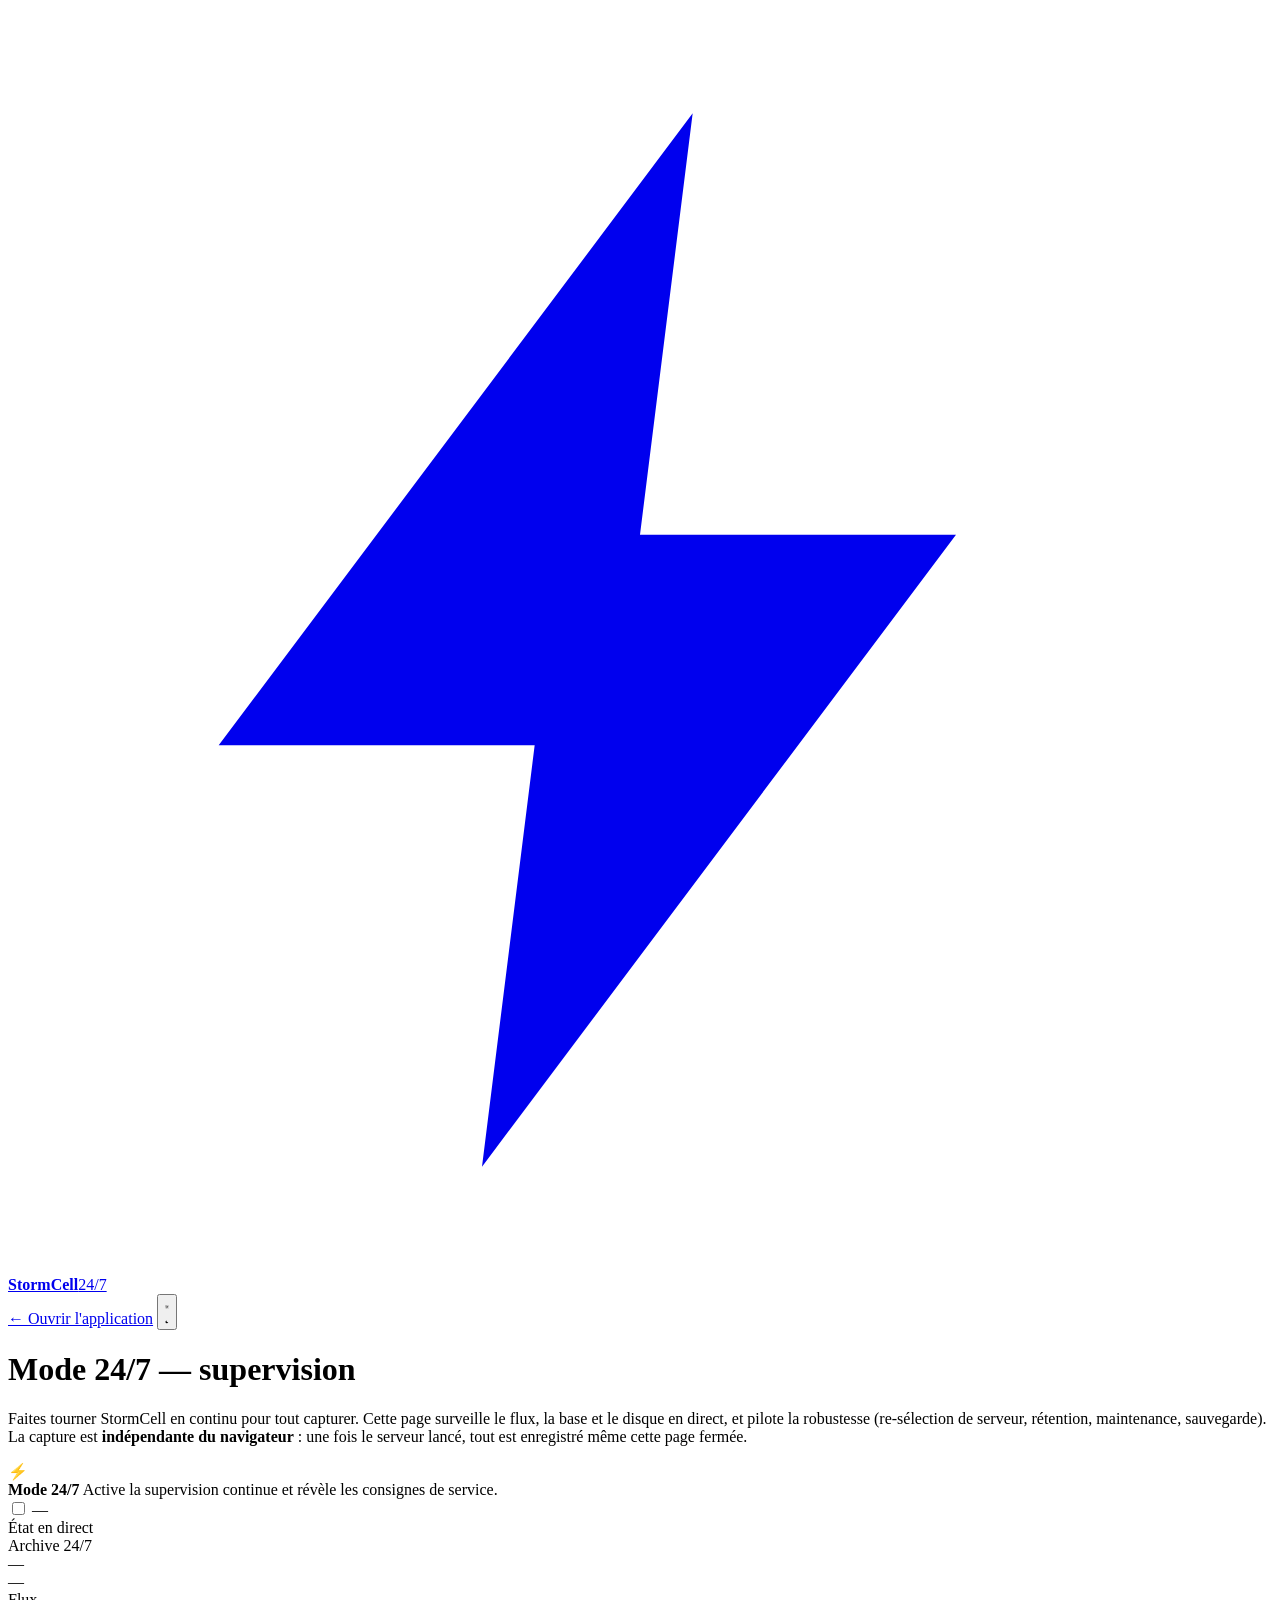
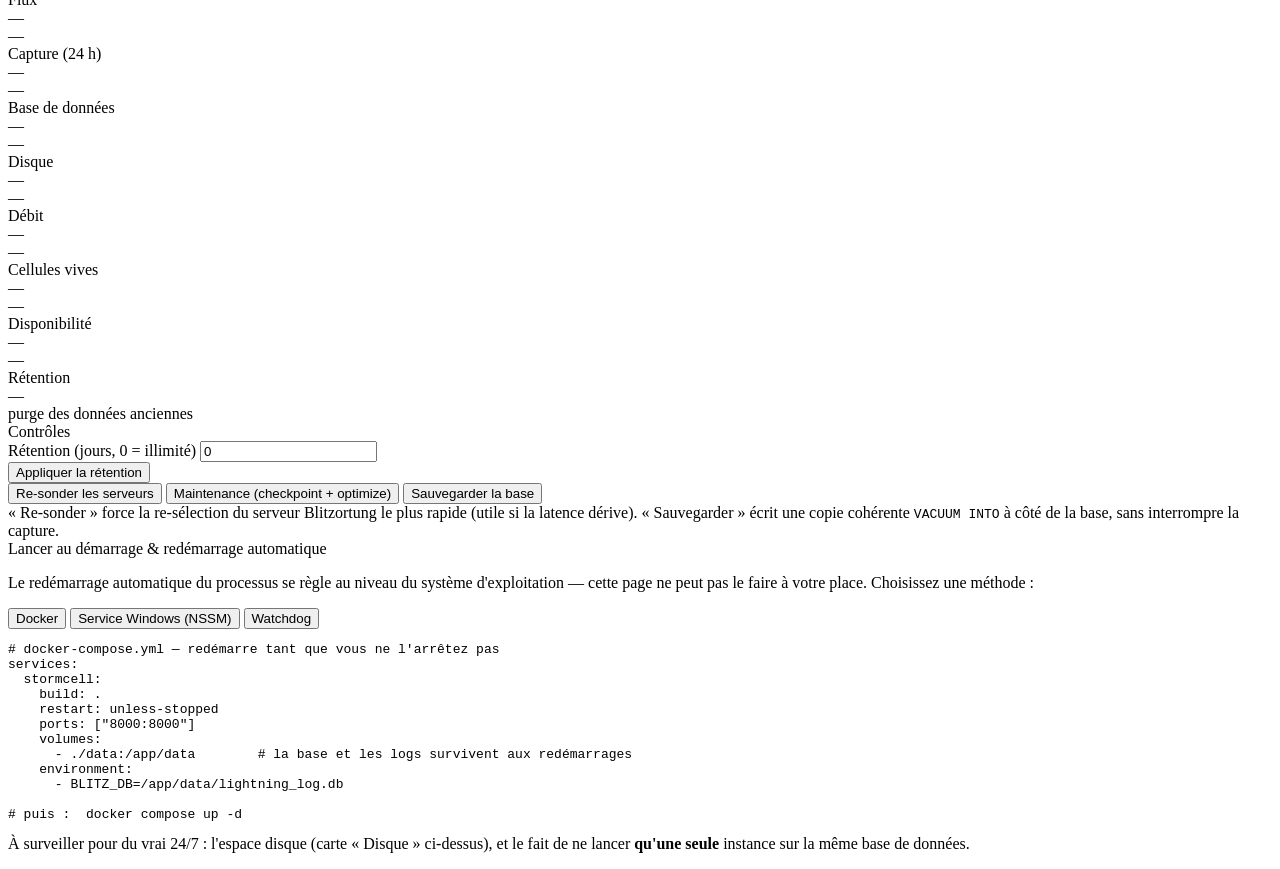
==== src/blitz/web/ops.html @ dceaf197 "feat: mode 24/7 — archive dédiée séparée + UX d'enregistrement - Base d'archive dédiée (24-7/archive" ====
<!DOCTYPE html>
<html lang="fr">
<head>
<meta charset="utf-8">
<title>Mode 24/7 — StormCell</title>
<meta name="viewport" content="width=device-width, initial-scale=1">
<script>
  (function () {
    try { var t = localStorage.getItem("sc-theme");
      if (t === "light" || t === "dark") document.documentElement.dataset.theme = t; } catch (e) {}
  })();
</script>
<link rel="stylesheet" href="/static/style.css">
<link rel="stylesheet" href="/static/ops.css">
<script defer src="/static/ops.js"></script>
</head>
<body>

<div class="ops-top">
  <a class="brand" href="/">
    <span class="brand-mark"><svg viewBox="0 0 24 24" fill="currentColor"><path d="M13 2L4 14h6l-1 8 9-12h-6l1-8z"/></svg></span>
    <b>StormCell</b><span class="tag">24/7</span>
  </a>
  <div class="spacer"></div>
  <a class="back" href="/">← Ouvrir l'application</a>
  <button id="theme-toggle" class="ctrl-btn" title="Thème clair / sombre" aria-label="Basculer le thème">
    <svg class="ic theme-ic-sun" viewBox="0 0 24 24" fill="none" stroke="currentColor" stroke-width="2" stroke-linecap="round"><circle cx="12" cy="12" r="4.5"/><path d="M12 1.5v3M12 19.5v3M4.2 4.2l2.1 2.1M17.7 17.7l2.1 2.1M1.5 12h3M19.5 12h3M4.2 19.8l2.1-2.1M17.7 6.3l2.1-2.1"/></svg>
    <svg class="ic theme-ic-moon" viewBox="0 0 24 24" fill="currentColor"><path d="M21 12.8A9 9 0 1 1 11.2 3a7 7 0 0 0 9.8 9.8z"/></svg>
  </button>
</div>

<div class="ops-wrap">
  <div class="ops-hero">
    <h1>Mode 24/7 — supervision</h1>
    <p>Faites tourner StormCell en continu pour tout capturer. Cette page surveille le flux, la
      base et le disque en direct, et pilote la robustesse (re-sélection de serveur, rétention,
      maintenance, sauvegarde). La capture est <b>indépendante du navigateur</b> : une fois le
      serveur lancé, tout est enregistré même cette page fermée.</p>
  </div>

  <!-- interrupteur maître -->
  <div class="master" id="master">
    <div class="m-ic">⚡</div>
    <div class="m-tx">
      <b>Mode 24/7</b>
      <span id="master-sub">Active la supervision continue et révèle les consignes de service.</span>
    </div>
    <label class="switch">
      <input type="checkbox" id="mode-toggle">
      <span class="track"></span>
      <span class="lab" id="mode-lab">—</span>
    </label>
  </div>

  <!-- bannière d'enregistrement (visible seulement en mode 24/7) -->
  <div class="rec-banner" id="rec-banner" hidden>
    <span class="rec-dot"></span>
    <div class="rec-tx">
      <b>Enregistrement 24/7 actif</b>
      <span id="rec-sub">archivage dans une base dédiée…</span>
    </div>
    <span class="rec-count mono" id="rec-count">—</span>
  </div>

  <!-- santé -->
  <div class="ops-sec-t">État en direct</div>
  <div class="ops-grid">
    <div class="ops-card archive-card" id="card-archive">
      <div class="lbl"><span class="rec-dot sm" id="arch-dot"></span> Archive 24/7</div>
      <div class="val" id="c-arch">—</div>
      <div class="sub" id="c-arch-sub">—</div>
    </div>
    <div class="ops-card">
      <div class="lbl"><span class="dot" id="flux-dot"></span> Flux</div>
      <div class="val" id="c-flux">—</div>
      <div class="sub" id="c-flux-sub">—</div>
    </div>
    <div class="ops-card">
      <div class="lbl">Capture (24 h)</div>
      <div class="val" id="c-cap24">—</div>
      <div class="sub" id="c-captot">—</div>
    </div>
    <div class="ops-card">
      <div class="lbl">Base de données</div>
      <div class="val" id="c-db">—</div>
      <div class="sub" id="c-wal">—</div>
    </div>
    <div class="ops-card">
      <div class="lbl">Disque</div>
      <div class="val" id="c-disk">—</div>
      <div class="bar"><i id="disk-bar"></i></div>
      <div class="sub" id="c-disk-sub">—</div>
    </div>
    <div class="ops-card">
      <div class="lbl">Débit</div>
      <div class="val" id="c-rate">—</div>
      <div class="sub" id="c-rate-sub">—</div>
    </div>
    <div class="ops-card">
      <div class="lbl">Cellules vives</div>
      <div class="val" id="c-cells">—</div>
      <div class="sub" id="c-calc">—</div>
    </div>
    <div class="ops-card">
      <div class="lbl">Disponibilité</div>
      <div class="val" id="c-uptime">—</div>
      <div class="sub" id="c-run">—</div>
    </div>
    <div class="ops-card">
      <div class="lbl">Rétention</div>
      <div class="val" id="c-ret">—</div>
      <div class="sub">purge des données anciennes</div>
    </div>
  </div>

  <!-- contrôles -->
  <div class="ops-sec-t">Contrôles</div>
  <div class="ops-controls">
    <div class="ops-row">
      <div class="field">
        <label>Rétention (jours, 0 = illimité)</label>
        <input type="number" id="ret-days" min="0" step="1" value="0">
      </div>
      <button class="btn" id="btn-ret">Appliquer la rétention</button>
    </div>
    <div class="ops-actions">
      <button class="btn ghost" id="btn-reprobe">Re-sonder les serveurs</button>
      <button class="btn ghost" id="btn-maintain">Maintenance (checkpoint + optimize)</button>
      <button class="btn ghost" id="btn-backup">Sauvegarder la base</button>
    </div>
    <div class="ops-note">
      « Re-sonder » force la re-sélection du serveur Blitzortung le plus rapide (utile si la latence
      dérive). « Sauvegarder » écrit une copie cohérente <code>VACUUM INTO</code> à côté de la base,
      sans interrompre la capture.
    </div>
    <div class="ops-result" id="ops-result"></div>
  </div>

  <!-- supervision OS -->
  <div class="ops-sec-t">Lancer au démarrage &amp; redémarrage automatique</div>
  <div class="ops-controls ops-superv">
    <p>Le redémarrage automatique du processus se règle au niveau du système d'exploitation —
      cette page ne peut pas le faire à votre place. Choisissez une méthode :</p>
    <div class="tabs2">
      <button class="active" data-sup="docker">Docker</button>
      <button data-sup="nssm">Service Windows (NSSM)</button>
      <button data-sup="watchdog">Watchdog</button>
    </div>
    <pre class="ops-pre" id="sup-docker"><span class="c"># docker-compose.yml — redémarre tant que vous ne l'arrêtez pas</span>
services:
  stormcell:
    build: .
    restart: unless-stopped
    ports: ["8000:8000"]
    volumes:
      - ./data:/app/data        <span class="c"># la base et les logs survivent aux redémarrages</span>
    environment:
      - BLITZ_DB=/app/data/lightning_log.db

<span class="c"># puis :</span>  docker compose up -d</pre>
    <pre class="ops-pre" id="sup-nssm" style="display:none"><span class="c"># NSSM — installe StormCell comme service Windows (auto-restart + démarrage au boot)</span>
nssm install StormCell "C:\chemin\.venv\Scripts\python.exe" "-m blitz web"
nssm set StormCell AppDirectory "Z:\Projets\StormCell"
nssm set StormCell AppExit Default Restart
nssm set StormCell Start SERVICE_AUTO_START
nssm start StormCell</pre>
    <pre class="ops-pre" id="sup-watchdog" style="display:none"><span class="c"># Watchdog — relance si le flux est mort depuis &gt; 5 min (PowerShell, tâche planifiée /5 min)</span>
$s = Invoke-RestMethod http://127.0.0.1:8000/api/ops/status
$age = (Get-Date -UFormat %s) - $s.last_message_at
if ($age -gt 300) {
  Restart-Service StormCell        <span class="c"># ou: docker compose restart stormcell</span>
}</pre>
    <p class="ops-note" style="margin-top:0">À surveiller pour du vrai 24/7 : l'espace disque
      (carte « Disque » ci-dessus), et le fait de ne lancer <b>qu'une seule</b> instance sur la même
      base de données.</p>
  </div>
</div>

</body>
</html>
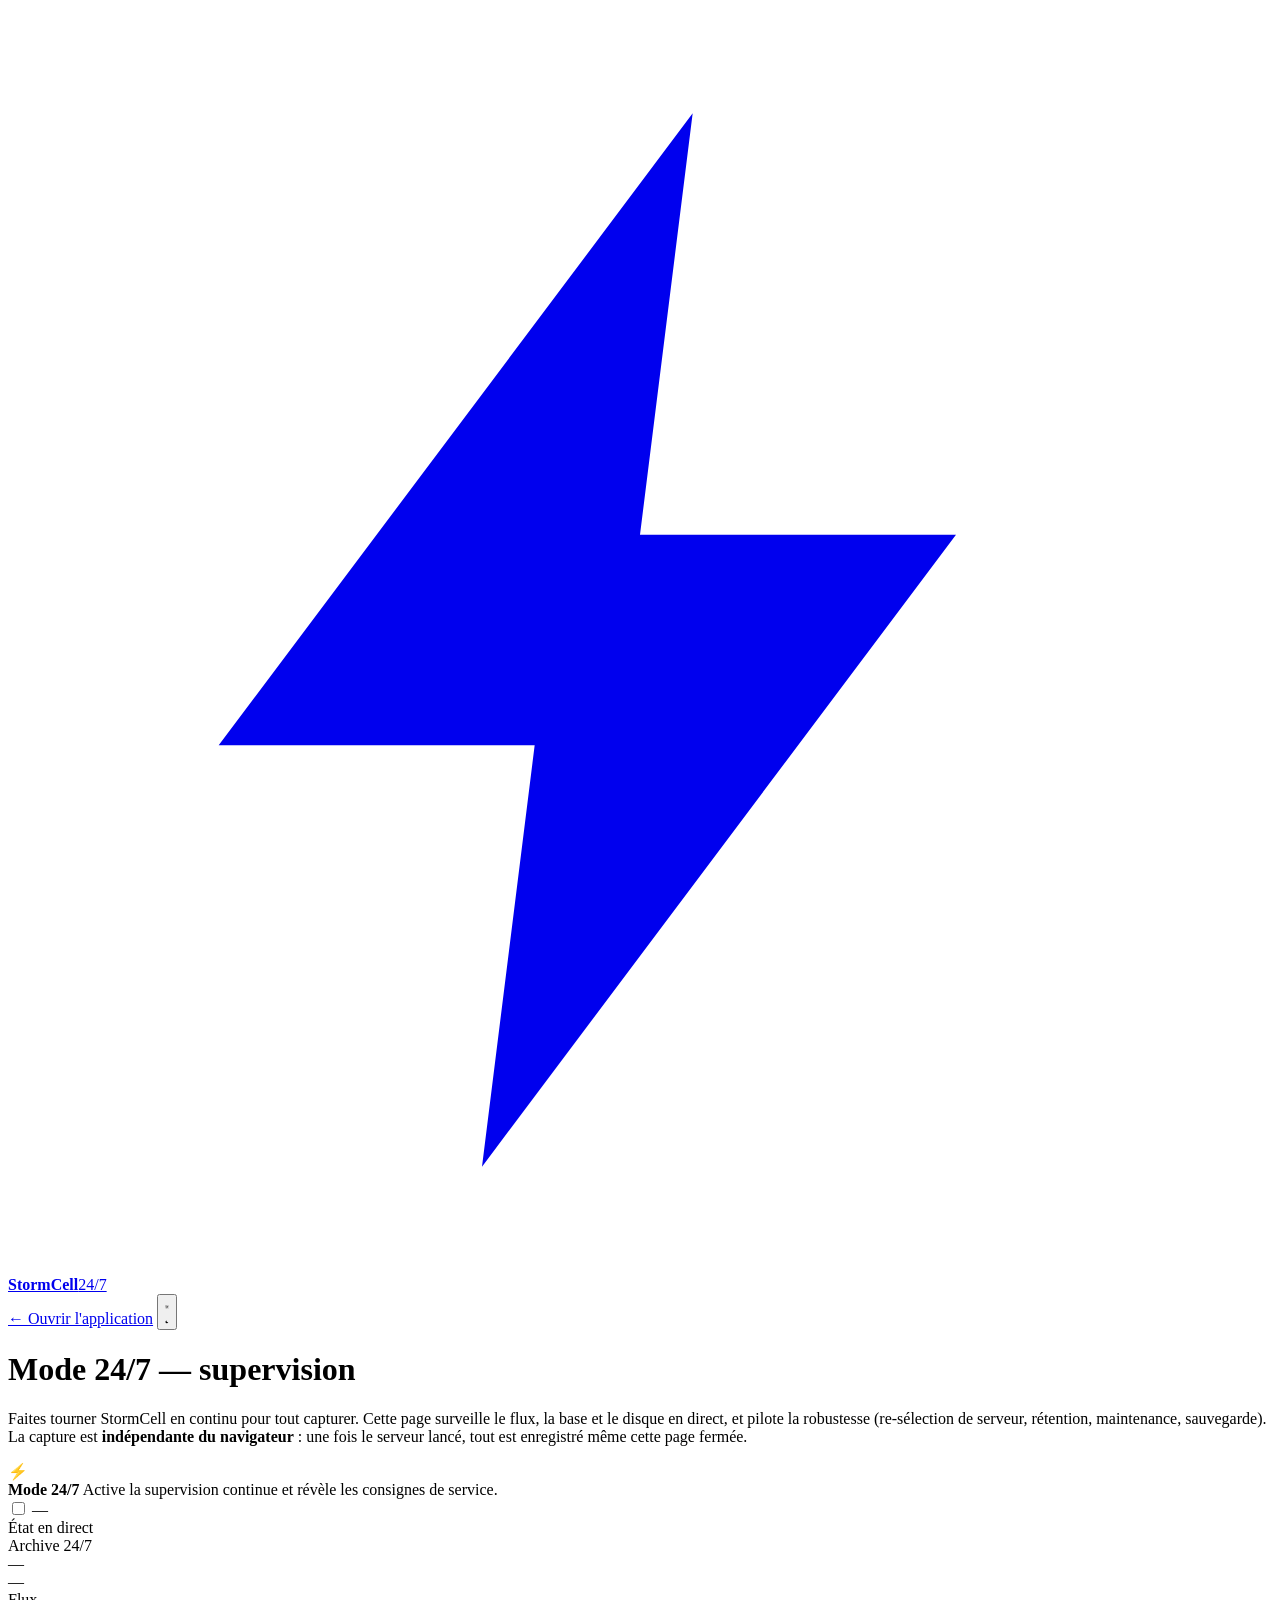
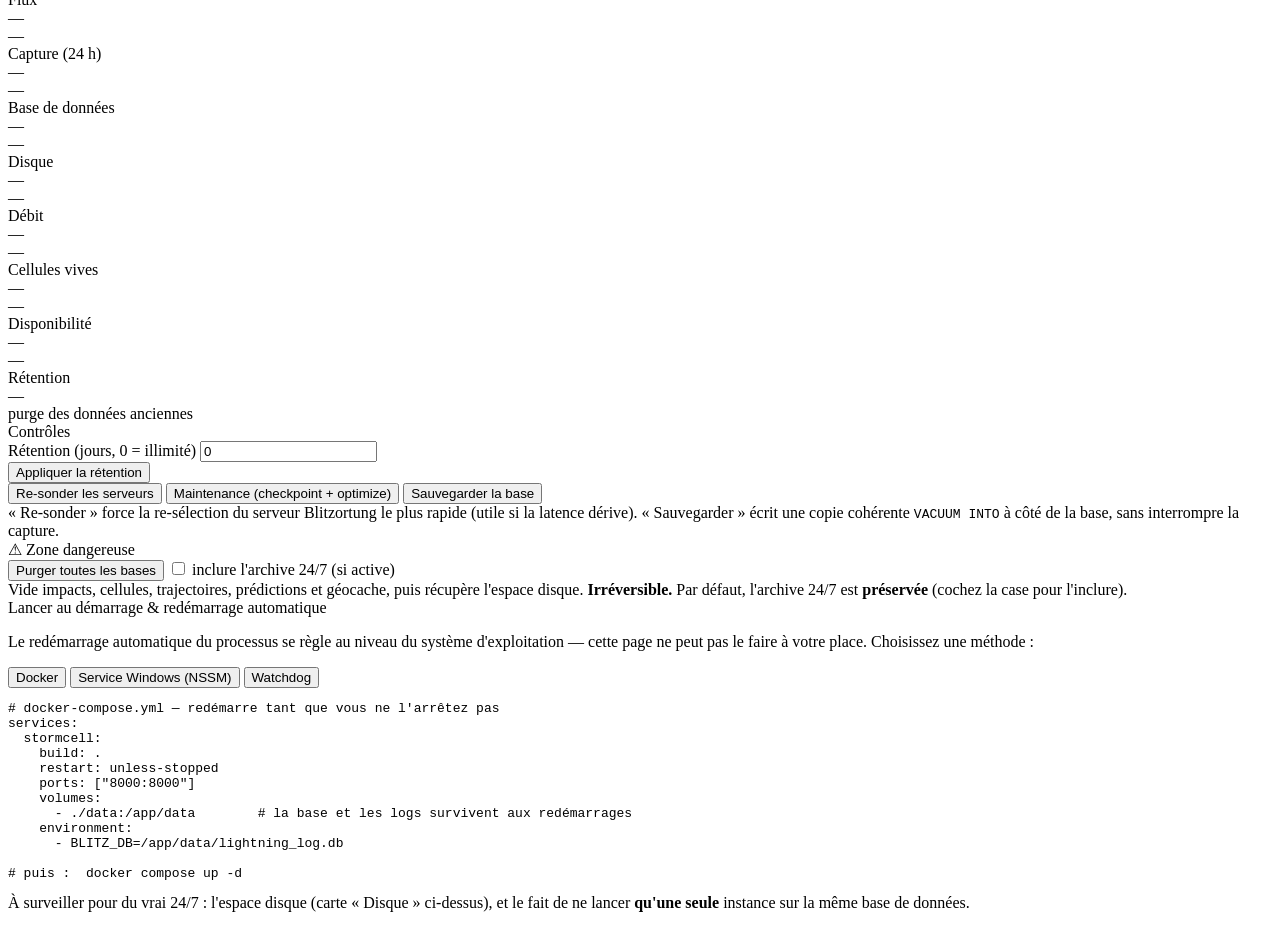
==== commit 50851612: "feat: cadence d'analyse 3 s robuste + purge de toutes les bases - tick_seconds par défaut 7 → 3 s ; " ====
--- a/src/blitz/web/ops.html
+++ b/src/blitz/web/ops.html
@@ -134,6 +134,17 @@
       sans interrompre la capture.
     </div>
     <div class="ops-result" id="ops-result"></div>
+
+    <div class="danger-zone">
+      <div class="dz-head">⚠ Zone dangereuse</div>
+      <div class="dz-row">
+        <button class="btn danger" id="btn-purge">Purger toutes les bases</button>
+        <label class="dz-check"><input type="checkbox" id="purge-archive"> inclure l'archive 24/7 (si active)</label>
+      </div>
+      <div class="ops-note">Vide impacts, cellules, trajectoires, prédictions et géocache, puis
+        récupère l'espace disque. <b>Irréversible.</b> Par défaut, l'archive 24/7 est
+        <b>préservée</b> (cochez la case pour l'inclure).</div>
+    </div>
   </div>
 
   <!-- supervision OS -->
